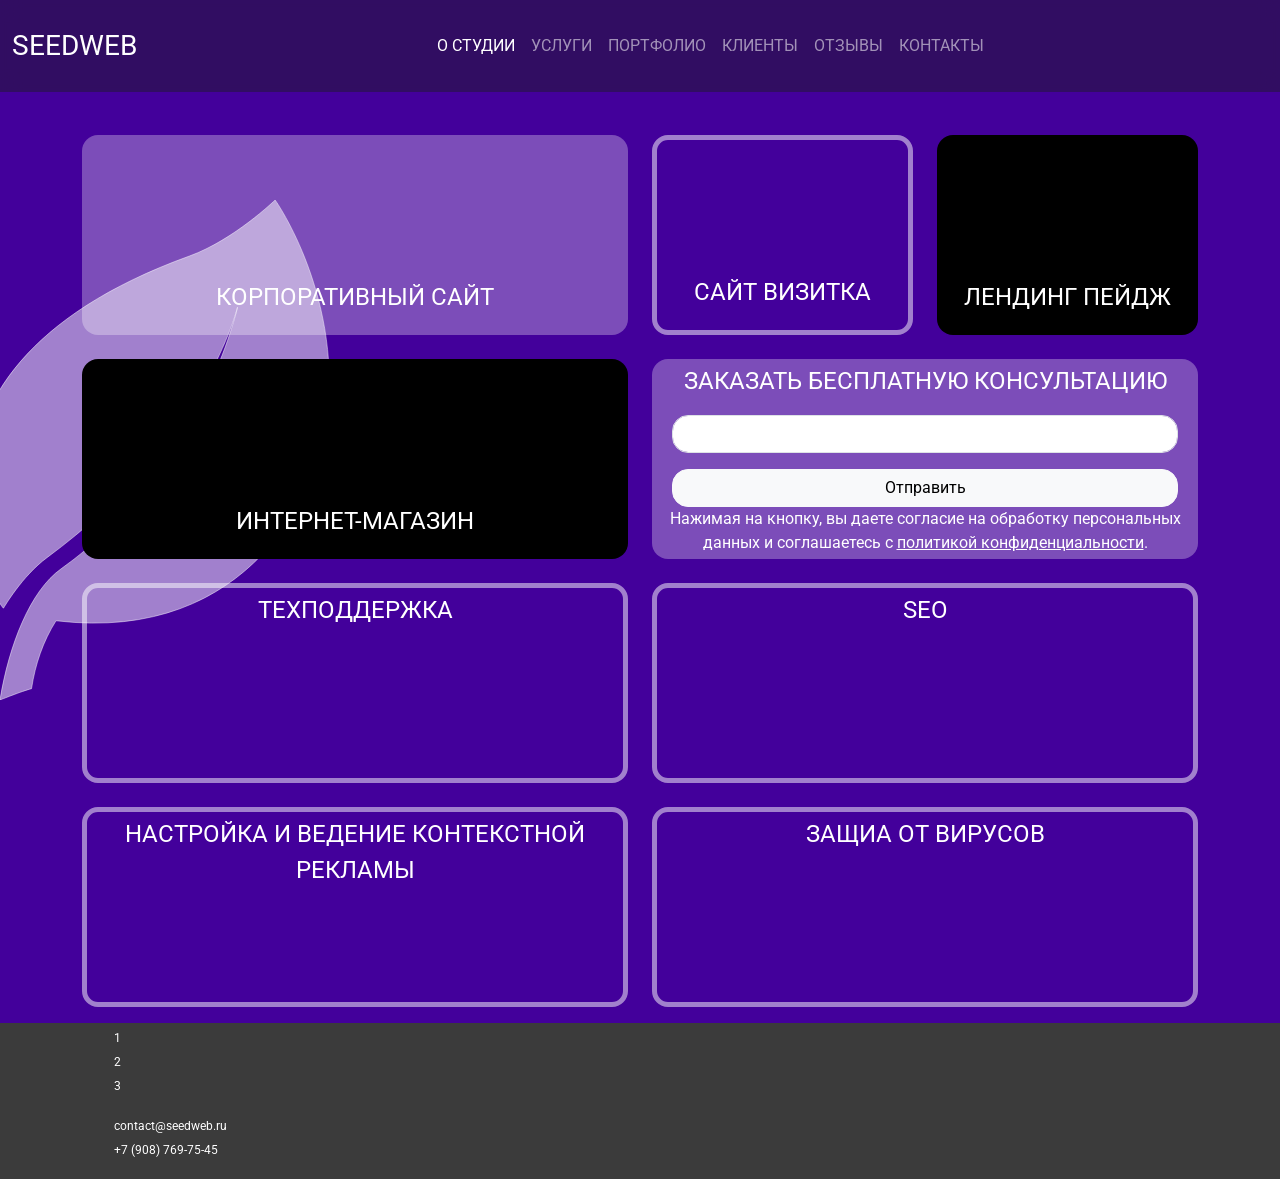
==== index.html @ d503ada6 "очистил старый код" ====
<!DOCTYPE html>
<html lang="ru">

<head>
  <meta charset="UTF-8">
  <meta name="viewport" content="width=device-width, initial-scale=1.0">
  <title>SeedWeb - Создпние сайтов под ключ - Главная</title>
  <link href="css/bootstrap.min.css" rel="stylesheet">
  <link rel="stylesheet" href="css/mine.css">
  <link rel="preconnect" href="https://fonts.googleapis.com">
  <link rel="preconnect" href="https://fonts.gstatic.com" crossorigin>
  <link href="https://fonts.googleapis.com/css2?family=Roboto:ital,wght@0,100..900;1,100..900&display=swap"
    rel="stylesheet">
</head>

<body>

  <header>
    <div class="container">
      <nav class="navbar navbar-expand-lg navbar-dark navbar-glass fixed-top ">
        <div class="container-fluid ">
          <a class="navbar-brand text-uppercase fs-3" href="/">SeedWeb</a>
          <button class="navbar-toggler" type="button" data-bs-toggle="collapse"
            data-bs-target="#navbarSupportedContent" aria-controls="navbarSupportedContent" aria-expanded="false"
            aria-label="Toggle navigation">
            <span class="navbar-toggler-icon"></span>
          </button>
          <div class="collapse navbar-collapse justify-content-center text-uppercase" id="navbarSupportedContent">
            <ul class="navbar-nav  mb-2 mb-lg-0">
              <li class="nav-item">
                <a class="nav-link active" aria-current="page" href="/">О студии</a>
              </li>
              <li class="nav-item">
                <a class="nav-link" href="/services.html">Услуги</a>
              </li>
              <li class="nav-item">
                <a class="nav-link" href="/portfolio.html">Портфолио</a>
              </li>
              <li class="nav-item">
                <a class="nav-link" href="/clients.html">Клиенты</a>
              </li>
              <li class="nav-item">
                <a class="nav-link" href="/reviews.html">Отзывы</a>
              </li>
              <li class="nav-item">
                <a class="nav-link" href="/contacts.html">Контакты</a>
              </li>

            </ul>
          </div>
        </div>
      </nav>
    </div>
  </header>


  <section class="content">
    <div class="container overflow-hidden text-center ">
      <div class="row ">
        <div class="col-6 ">

          <a href="corp.html" class="text-decoration-none">
            <div class="korpcard p-1 bg-white rounded-4 text-bottom text-white hover-zoom" style="--bs-bg-opacity: .3;">
              <p class="fs-4 text-uppercase">Корпоративный сайт</p>

            </div>
          </a>

        </div>


        <div class="col-3 "><a href="corp.html" class="text-decoration-none">
            <div
              class="vizitcard text-center text-white border border-white border-5 p-1 mb-2 border-opacity-50 rounded-4 hover-zoom">
              <p class="fs-4 text-uppercase">Сайт визитка</p>
            </div>
          </a>
        </div>

        <div class=" col-3"> <a href="corp.html" class="text-decoration-none">
            <div class="landcard text-center text-white  bg-black p-1 rounded-4 hover-zoom">
              <p class="fs-4 text-uppercase">Лендинг пейдж</p>
            </div>
          </a>
        </div>
        <div class="col-6 my-3"> <a href="corp.html" class="text-decoration-none">
            <div class="magazincard text-center text-white bg-black p-1 rounded-4 hover-zoom ">
              <p class="fs-4 text-uppercase">Интернет-магазин</p>
            </div>
          </a>
        </div>
        <div class="col-6 my-3">
          <div class="zakazcard text-center text-white  bg-white p-1 rounded-4 hover-zoom" style="--bs-bg-opacity: .3;">
            <p class="fs-4 text-uppercase">Заказать бесплатную консультацию</p>

            <form>
              <div class="mb-3 px-3">
                <input type="tel" class="form-control rounded-4" id="exampleInputEmail1" aria-describedby="emailHelp">
              </div>
              <div class="d-grid gap-2 px-3 "><button type="submit" class="btn btn-light rounded-4">Отправить</button>
              </div>
              <p fs-6>Нажимая на кнопку, вы даете согласие на обработку персональных данных и соглашаетесь с <a href="#"
                  class="text-white">политикой конфиденциальности</a>.</p>
            </form>


          </div>
        </div>
        <div class="col-6 my-2"> <a href="corp.html" class="text-decoration-none">
            <div
              class="supportcard text-center text-white border border-white border-5 p-1 mb-2 border-opacity-50 rounded-4 hoverlight">
              <p class="fs-4 text-uppercase">Техподдержка</p>
            </div>
          </a>
        </div>
        <div class="col-6 my-2"> <a href="corp.html" class="text-decoration-none">
            <div
              class="seocard text-center text-white border border-white border-5 p-1 mb-2 border-opacity-50 rounded-4 hoverlight">
              <p class="fs-4 text-uppercase">SEO</p>
            </div>
          </a>
        </div>
        <div class="col-6 my-2"> <a href="corp.html" class="text-decoration-none">
            <div
              class="contextcard text-center text-white border border-white border-5 p-1 mb-2 border-opacity-50 rounded-4 hoverlight">
              <p class="fs-4 text-uppercase">Настройка и ведение контекстной рекламы</p>
            </div>
          </a>
        </div>
        <div class="col-6 my-2 "> <a href="corp.html" class="text-decoration-none ">
            <div
              class="agardcard text-center text-white border border-white border-5 p-1 mb-2 border-opacity-50 rounded-4 hoverlight ">
              <p class="fs-4 text-uppercase">Защиа от вирусов</p>
            </div>
          </a>
        </div>

      </div>
  </section>



  <footer>
    <div class="container">
      <div class="footerleft">
        <ul>
          <li><a href="#">1</a></li>
          <li><a href="#">2</a></li>
          <li><a href="#">3</a></li>
        </ul>
      </div>
      <div class="footerright">
        <ul>
          <li><a href="#">contact@seedweb.ru</a></li>
          <li><a href="#">+7 (908) 769-75-45</a></li>
        </ul>
      </div>
    </div>
  </footer>

  <script src="js/bootstrap.bundle.min.js"></script>
</body>

</html>
---- css/mine.css ----
body {


  font-family: 'Roboto', sans-serif;
  background-color: rgb(67, 0, 155);
  padding-top: 110px;
  /* под высоту navbar */
  background-image: url(/images/list1.svg);
  background-attachment: fixed;
  background-size: 500px;
  background-repeat: no-repeat;
  background-position: top left;
  background-position: -100px, 200px;

}

header {}



/* ---- Service ---- */

.korpcard {
  display: flex;
  /* Включает flex-контейнер */
  flex-direction: column;
  /* Устанавливает вертикальную ориентацию */
  justify-content: flex-end;
  /* Прижимает содержимое к низу */
  height: 200px;
  margin-top: 5px;
  padding: 0;


}


.korpcard a {
  text-decoration: none;
}



.vizitcard {
  display: flex;
  /* Включает flex-контейнер */
  flex-direction: column;
  /* Устанавливает вертикальную ориентацию */
  justify-content: flex-end;
  /* Прижимает содержимое к низу */
  height: 200px;
  margin-top: 5px;
  padding: 0;
}

.landcard {
  display: flex;
  /* Включает flex-контейнер */
  flex-direction: column;
  /* Устанавливает вертикальную ориентацию */
  justify-content: flex-end;
  /* Прижимает содержимое к низу */
  height: 200px;
  margin-top: 5px;
  padding: 0;
}

.zakazcard {
  height: 200px;
}

.magazincard {
  display: flex;
  /* Включает flex-контейнер */
  flex-direction: column;
  /* Устанавливает вертикальную ориентацию */
  justify-content: flex-end;
  /* Прижимает содержимое к низу */
  height: 200px;
}

.supportcard {
  height: 200px;
}

.seocard {
  height: 200px;
}

.contextcard {
  height: 200px;
}

.agardcard {
  height: 200px;
  border: 1px solid rgba(255, 255, 255, 0.3);
  /* прозрачная рамка */
  background: transparent;
  transition: 0.3s ease;


}

.agardcard a:hover {

  border-color: rgba(255, 255, 255, 0.8);
  box-shadow: 0 0 8px rgba(255, 255, 255, 0.6);
}



/* ---- Content ---- */

.content {
  padding-top: 20px;

}

footer {
  background-color: #3b3b3b;
  display: flex;
  justify-content: space-around;
  align-items: center;
  padding: 2px 0px;


}



footer li {
  list-style: none;
}


footer a {
  color: #ffffff;
  text-decoration: none;
  font-size: 12px;
}

/* ----  Анимация  ----*/


.hover-zoom {
  transition: transform 0.4s ease;
  /* Плавность анимации */
}

.hover-zoom:hover {
  transform: scale(1.03);
  /* Увеличение блока на 5% */
}

.hoverlight {
  transition: box-shadow 0.3s ease, border-color 0.4s ease;
}

.hoverlight:hover {
  box-shadow:
    0 0 10px rgba(255, 255, 255, 0.8),
    0 0 25px rgba(255, 255, 255, 0.5);
}


.navbar-glass {

  background: rgba(30, 30, 30, 0.45);
  /* затемнение */
  backdrop-filter: blur(10px);
  -webkit-backdrop-filter: blur(10px);
}

.navbar {
  padding-top: 20px;
  padding-bottom: 20px;
}

.navbar-nav .nav-link {
  position: relative;
}

.navbar-nav .nav-link::after {
  content: "";
  position: absolute;
  left: 0;
  bottom: 0;
  /* можно -5px если нужно ниже */
  width: 100%;
  height: 2px;
  background-color: currentColor;
  transform: scaleX(0);
  transform-origin: left;
  transition: transform 0.3s ease;
}

.navbar-nav .nav-link:hover::after {
  transform: scaleX(1);
}
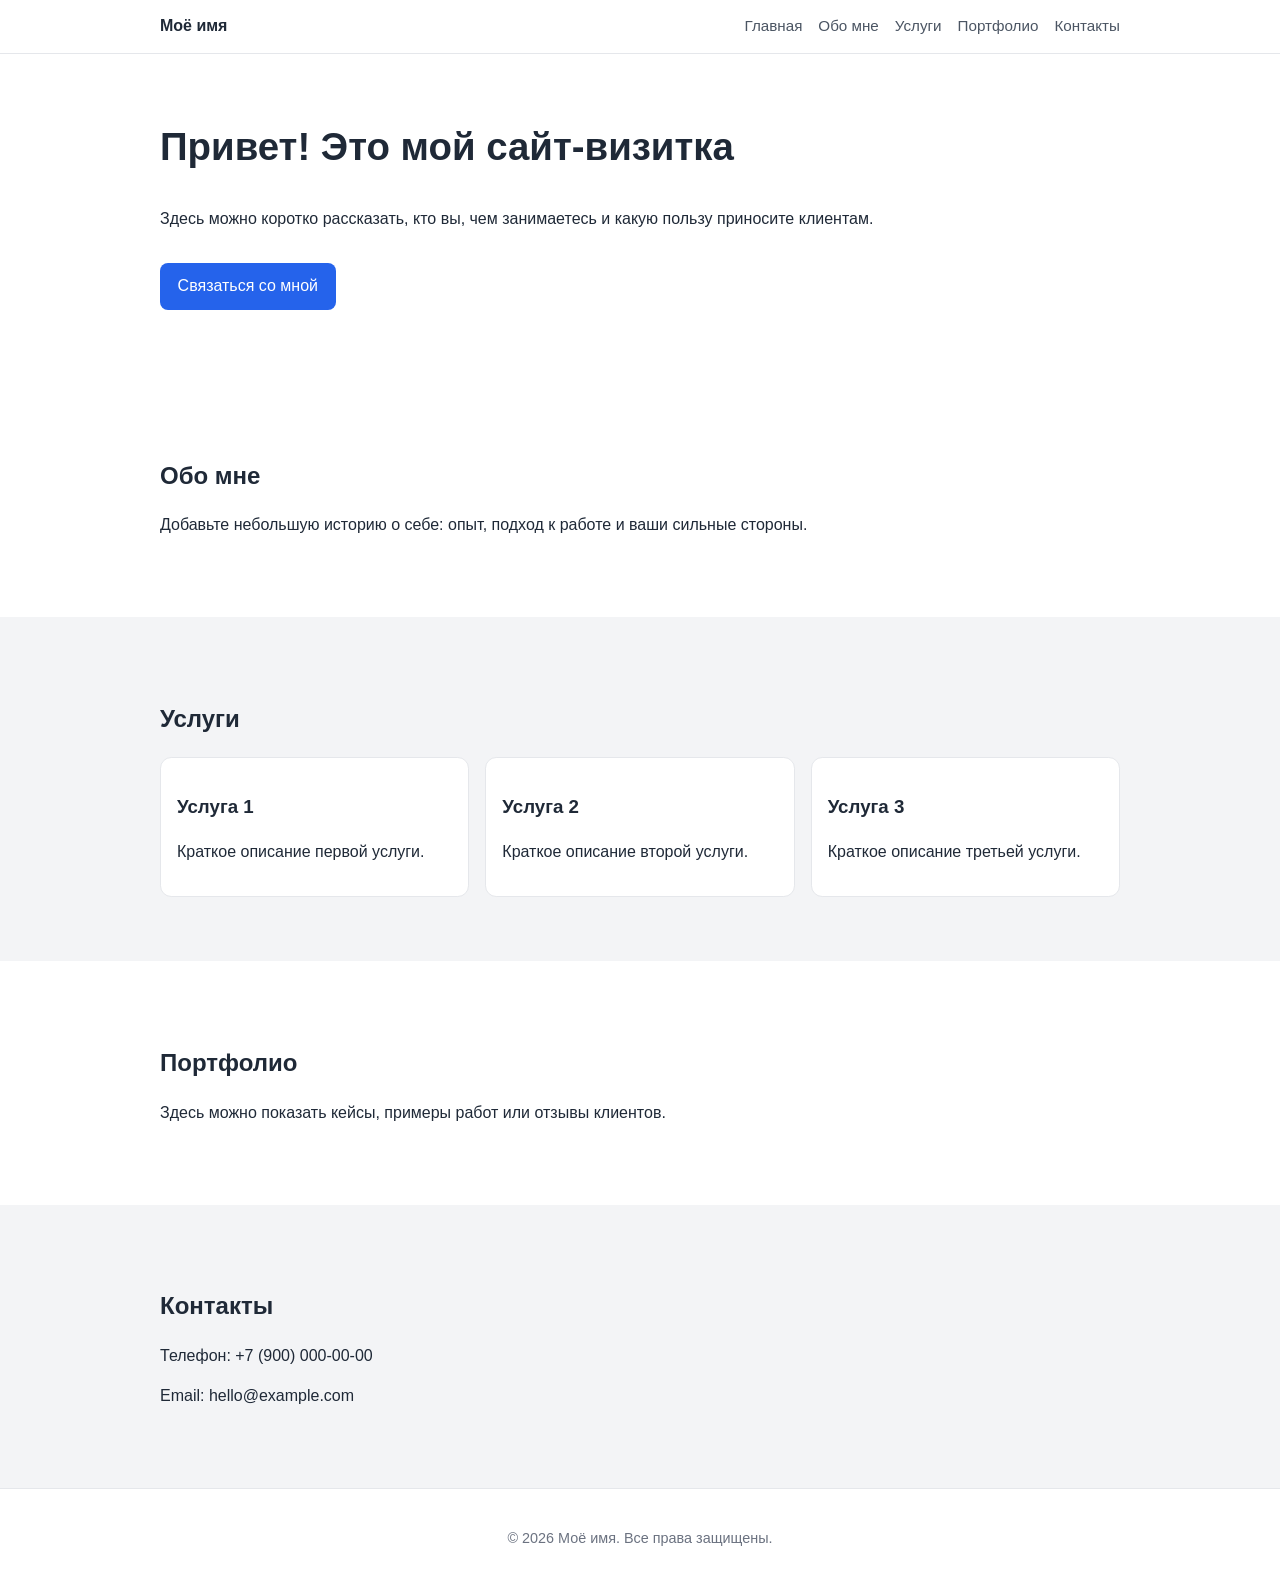
==== commit 19e887c8: "Создать базовую структуру сайта-визитки" ====
--- a/index.html
+++ b/index.html
@@ -1,164 +1,91 @@
 <!DOCTYPE html>
 <html lang="ru">
+  <head>
+    <meta charset="UTF-8" />
+    <meta name="viewport" content="width=device-width, initial-scale=1.0" />
+    <title>Сайт-визитка</title>
+    <link rel="stylesheet" href="styles.css" />
+  </head>
+  <body>
+    <header class="site-header">
+      <div class="container">
+        <a class="brand" href="#home">Моё имя</a>
+        <nav class="main-nav" aria-label="Основное меню">
+          <ul>
+            <li><a href="#home">Главная</a></li>
+            <li><a href="#about">Обо мне</a></li>
+            <li><a href="#services">Услуги</a></li>
+            <li><a href="#portfolio">Портфолио</a></li>
+            <li><a href="#contacts">Контакты</a></li>
+          </ul>
+        </nav>
+      </div>
+    </header>
 
-<head>
-  <meta charset="UTF-8">
-  <meta name="viewport" content="width=device-width, initial-scale=1.0">
-  <title>SeedWeb - Создпние сайтов под ключ - Главная</title>
-  <link href="css/bootstrap.min.css" rel="stylesheet">
-  <link rel="stylesheet" href="css/mine.css">
-  <link rel="preconnect" href="https://fonts.googleapis.com">
-  <link rel="preconnect" href="https://fonts.gstatic.com" crossorigin>
-  <link href="https://fonts.googleapis.com/css2?family=Roboto:ital,wght@0,100..900;1,100..900&display=swap"
-    rel="stylesheet">
-</head>
+    <main>
+      <section id="home" class="section hero">
+        <div class="container">
+          <h1>Привет! Это мой сайт-визитка</h1>
+          <p>
+            Здесь можно коротко рассказать, кто вы, чем занимаетесь и какую
+            пользу приносите клиентам.
+          </p>
+          <a class="button" href="#contacts">Связаться со мной</a>
+        </div>
+      </section>
 
-<body>
+      <section id="about" class="section">
+        <div class="container">
+          <h2>Обо мне</h2>
+          <p>
+            Добавьте небольшую историю о себе: опыт, подход к работе и ваши
+            сильные стороны.
+          </p>
+        </div>
+      </section>
 
-  <header>
-    <div class="container">
-      <nav class="navbar navbar-expand-lg navbar-dark navbar-glass fixed-top ">
-        <div class="container-fluid ">
-          <a class="navbar-brand text-uppercase fs-3" href="/">SeedWeb</a>
-          <button class="navbar-toggler" type="button" data-bs-toggle="collapse"
-            data-bs-target="#navbarSupportedContent" aria-controls="navbarSupportedContent" aria-expanded="false"
-            aria-label="Toggle navigation">
-            <span class="navbar-toggler-icon"></span>
-          </button>
-          <div class="collapse navbar-collapse justify-content-center text-uppercase" id="navbarSupportedContent">
-            <ul class="navbar-nav  mb-2 mb-lg-0">
-              <li class="nav-item">
-                <a class="nav-link active" aria-current="page" href="/">О студии</a>
-              </li>
-              <li class="nav-item">
-                <a class="nav-link" href="/services.html">Услуги</a>
-              </li>
-              <li class="nav-item">
-                <a class="nav-link" href="/portfolio.html">Портфолио</a>
-              </li>
-              <li class="nav-item">
-                <a class="nav-link" href="/clients.html">Клиенты</a>
-              </li>
-              <li class="nav-item">
-                <a class="nav-link" href="/reviews.html">Отзывы</a>
-              </li>
-              <li class="nav-item">
-                <a class="nav-link" href="/contacts.html">Контакты</a>
-              </li>
-
-            </ul>
+      <section id="services" class="section section-muted">
+        <div class="container">
+          <h2>Услуги</h2>
+          <div class="cards">
+            <article class="card">
+              <h3>Услуга 1</h3>
+              <p>Краткое описание первой услуги.</p>
+            </article>
+            <article class="card">
+              <h3>Услуга 2</h3>
+              <p>Краткое описание второй услуги.</p>
+            </article>
+            <article class="card">
+              <h3>Услуга 3</h3>
+              <p>Краткое описание третьей услуги.</p>
+            </article>
           </div>
         </div>
-      </nav>
-    </div>
-  </header>
+      </section>
 
+      <section id="portfolio" class="section">
+        <div class="container">
+          <h2>Портфолио</h2>
+          <p>
+            Здесь можно показать кейсы, примеры работ или отзывы клиентов.
+          </p>
+        </div>
+      </section>
 
-  <section class="content">
-    <div class="container overflow-hidden text-center ">
-      <div class="row ">
-        <div class="col-6 ">
+      <section id="contacts" class="section section-muted">
+        <div class="container">
+          <h2>Контакты</h2>
+          <p>Телефон: +7 (900) 000-00-00</p>
+          <p>Email: hello@example.com</p>
+        </div>
+      </section>
+    </main>
 
-          <a href="corp.html" class="text-decoration-none">
-            <div class="korpcard p-1 bg-white rounded-4 text-bottom text-white hover-zoom" style="--bs-bg-opacity: .3;">
-              <p class="fs-4 text-uppercase">Корпоративный сайт</p>
-
-            </div>
-          </a>
-
-        </div>
-
-
-        <div class="col-3 "><a href="corp.html" class="text-decoration-none">
-            <div
-              class="vizitcard text-center text-white border border-white border-5 p-1 mb-2 border-opacity-50 rounded-4 hover-zoom">
-              <p class="fs-4 text-uppercase">Сайт визитка</p>
-            </div>
-          </a>
-        </div>
-
-        <div class=" col-3"> <a href="corp.html" class="text-decoration-none">
-            <div class="landcard text-center text-white  bg-black p-1 rounded-4 hover-zoom">
-              <p class="fs-4 text-uppercase">Лендинг пейдж</p>
-            </div>
-          </a>
-        </div>
-        <div class="col-6 my-3"> <a href="corp.html" class="text-decoration-none">
-            <div class="magazincard text-center text-white bg-black p-1 rounded-4 hover-zoom ">
-              <p class="fs-4 text-uppercase">Интернет-магазин</p>
-            </div>
-          </a>
-        </div>
-        <div class="col-6 my-3">
-          <div class="zakazcard text-center text-white  bg-white p-1 rounded-4 hover-zoom" style="--bs-bg-opacity: .3;">
-            <p class="fs-4 text-uppercase">Заказать бесплатную консультацию</p>
-
-            <form>
-              <div class="mb-3 px-3">
-                <input type="tel" class="form-control rounded-4" id="exampleInputEmail1" aria-describedby="emailHelp">
-              </div>
-              <div class="d-grid gap-2 px-3 "><button type="submit" class="btn btn-light rounded-4">Отправить</button>
-              </div>
-              <p fs-6>Нажимая на кнопку, вы даете согласие на обработку персональных данных и соглашаетесь с <a href="#"
-                  class="text-white">политикой конфиденциальности</a>.</p>
-            </form>
-
-
-          </div>
-        </div>
-        <div class="col-6 my-2"> <a href="corp.html" class="text-decoration-none">
-            <div
-              class="supportcard text-center text-white border border-white border-5 p-1 mb-2 border-opacity-50 rounded-4 hoverlight">
-              <p class="fs-4 text-uppercase">Техподдержка</p>
-            </div>
-          </a>
-        </div>
-        <div class="col-6 my-2"> <a href="corp.html" class="text-decoration-none">
-            <div
-              class="seocard text-center text-white border border-white border-5 p-1 mb-2 border-opacity-50 rounded-4 hoverlight">
-              <p class="fs-4 text-uppercase">SEO</p>
-            </div>
-          </a>
-        </div>
-        <div class="col-6 my-2"> <a href="corp.html" class="text-decoration-none">
-            <div
-              class="contextcard text-center text-white border border-white border-5 p-1 mb-2 border-opacity-50 rounded-4 hoverlight">
-              <p class="fs-4 text-uppercase">Настройка и ведение контекстной рекламы</p>
-            </div>
-          </a>
-        </div>
-        <div class="col-6 my-2 "> <a href="corp.html" class="text-decoration-none ">
-            <div
-              class="agardcard text-center text-white border border-white border-5 p-1 mb-2 border-opacity-50 rounded-4 hoverlight ">
-              <p class="fs-4 text-uppercase">Защиа от вирусов</p>
-            </div>
-          </a>
-        </div>
-
+    <footer class="site-footer">
+      <div class="container">
+        <p>© 2026 Моё имя. Все права защищены.</p>
       </div>
-  </section>
-
-
-
-  <footer>
-    <div class="container">
-      <div class="footerleft">
-        <ul>
-          <li><a href="#">1</a></li>
-          <li><a href="#">2</a></li>
-          <li><a href="#">3</a></li>
-        </ul>
-      </div>
-      <div class="footerright">
-        <ul>
-          <li><a href="#">contact@seedweb.ru</a></li>
-          <li><a href="#">+7 (908) 769-75-45</a></li>
-        </ul>
-      </div>
-    </div>
-  </footer>
-
-  <script src="js/bootstrap.bundle.min.js"></script>
-</body>
-
-</html>+    </footer>
+  </body>
+</html>
--- a/styles.css
+++ b/styles.css
@@ -0,0 +1,124 @@
+:root {
+  --bg: #ffffff;
+  --text: #1f2937;
+  --muted-bg: #f3f4f6;
+  --accent: #2563eb;
+  --accent-hover: #1d4ed8;
+  --container: 960px;
+}
+
+* {
+  box-sizing: border-box;
+}
+
+body {
+  margin: 0;
+  font-family: Arial, Helvetica, sans-serif;
+  color: var(--text);
+  background: var(--bg);
+  line-height: 1.5;
+}
+
+.container {
+  width: min(100% - 2rem, var(--container));
+  margin-inline: auto;
+}
+
+.site-header {
+  position: sticky;
+  top: 0;
+  z-index: 10;
+  background: #fff;
+  border-bottom: 1px solid #e5e7eb;
+}
+
+.site-header .container {
+  display: flex;
+  align-items: center;
+  justify-content: space-between;
+  gap: 1rem;
+  padding: 0.9rem 0;
+}
+
+.brand {
+  font-weight: 700;
+  color: var(--text);
+  text-decoration: none;
+}
+
+.main-nav ul {
+  display: flex;
+  gap: 1rem;
+  margin: 0;
+  padding: 0;
+  list-style: none;
+}
+
+.main-nav a {
+  color: #4b5563;
+  text-decoration: none;
+  font-size: 0.95rem;
+}
+
+.main-nav a:hover {
+  color: var(--accent);
+}
+
+.section {
+  padding: 4rem 0;
+}
+
+.section-muted {
+  background: var(--muted-bg);
+}
+
+.hero h1 {
+  margin-top: 0;
+  font-size: clamp(1.8rem, 3vw, 2.6rem);
+}
+
+.button {
+  display: inline-block;
+  margin-top: 1rem;
+  background: var(--accent);
+  color: #fff;
+  text-decoration: none;
+  padding: 0.7rem 1.1rem;
+  border-radius: 0.5rem;
+}
+
+.button:hover {
+  background: var(--accent-hover);
+}
+
+.cards {
+  display: grid;
+  grid-template-columns: repeat(auto-fit, minmax(180px, 1fr));
+  gap: 1rem;
+}
+
+.card {
+  background: #fff;
+  border: 1px solid #e5e7eb;
+  border-radius: 0.7rem;
+  padding: 1rem;
+}
+
+.site-footer {
+  border-top: 1px solid #e5e7eb;
+  padding: 1.5rem 0;
+  text-align: center;
+  color: #6b7280;
+  font-size: 0.9rem;
+}
+
+@media (max-width: 760px) {
+  .site-header .container {
+    flex-direction: column;
+    align-items: flex-start;
+  }
+
+  .main-nav ul {
+    flex-wrap: wrap;
+  }
+}
